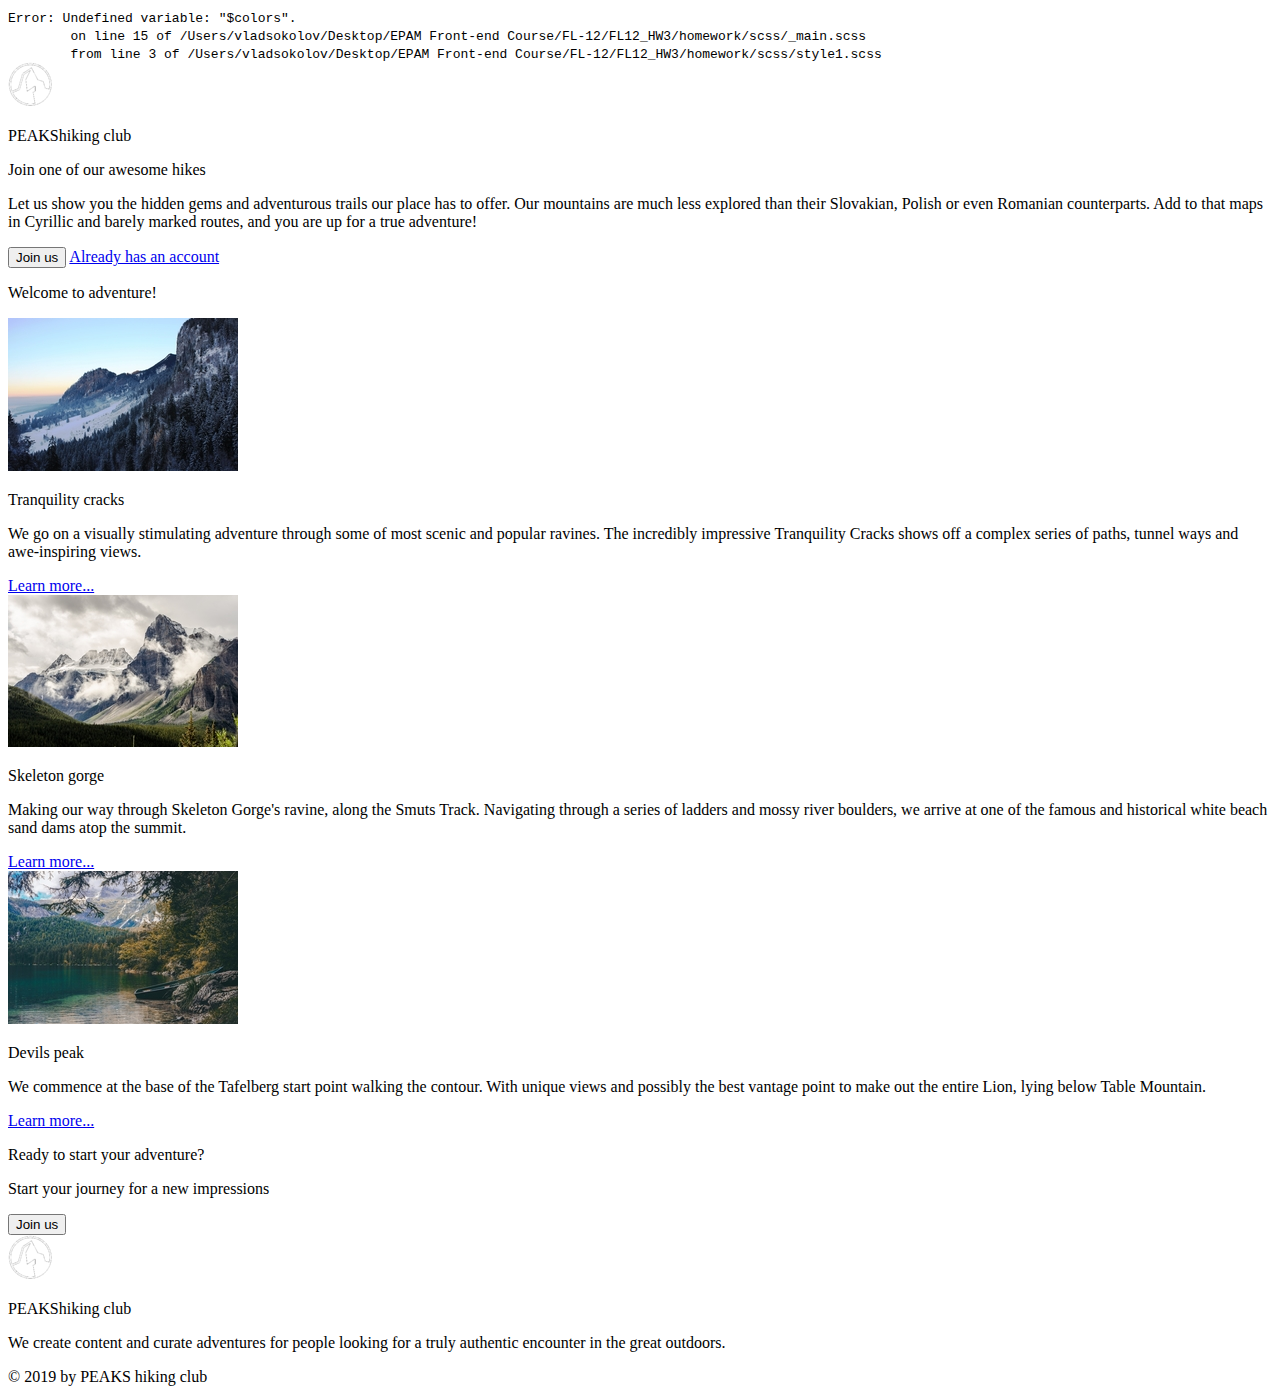
==== FL12_HW3/homework/index.html @ d16a3310 "Create index.html" ====
<!DOCTYPE html>
<html lang="en">

<head>
    <meta charset="UTF-8">
    <meta name="viewport" content="width=device-width, initial-scale=1.0">
    <meta http-equiv="X-UA-Compatible" content="ie=edge">
    <link href="https://fonts.googleapis.com/css?family=Hind:400,600%7CSource+Sans+Pro:400,600,700%7CFresca"
          rel="stylesheet"/>

    <!-- Styles should be switched here: -->

    <link rel="stylesheet" type="text/css" href="css/style1.css">
    <!--     <link rel="stylesheet" type="text/css" href="css/style2.css">-->

    <title>PEAKS hiking club</title>
</head>

<body>
<header class="header">
    <div class="header-wrap">
        <div class="landing-logo">
            <img src="img/m-logo.png" alt="logo"/>
            <p>PEAKS<span>hiking club</span></p>
        </div>
        <p class="header_heading">
            Join one of our awesome hikes
        </p>
        <p class="header_text">
            Let us show you the hidden gems and adventurous trails our place has to offer.
            Our mountains are much less explored than their Slovakian,
            Polish or even Romanian counterparts. Add to that maps in Cyrillic and barely marked routes,
            and you are up for a true adventure!
        </p>
        <div>
            <button class="header_button">Join us</button>
            <a href="#" class="login">Already has an account</a>
        </div>
    </div>
</header>
<main class="section">
    <p class="section_text">
        Welcome to adventure!
    </p>
    <div class="section_card_wrap">
        <div class="section_card">
            <img class="section_card_img"
                 src="img/m-1.jpg"
                 alt="experts"/>
            <div class="section_card_right_container">
                <p class="section_card_heading">
                    Tranquility cracks
                </p>
                <p class="section_card_text">
                    We go on a visually stimulating adventure through some of most scenic and popular ravines.
                    The incredibly impressive Tranquility Cracks shows off a complex series of paths, tunnel ways and
                    awe-inspiring views.
                </p>
                <a href="#" class="section_link">Learn more...</a>
            </div>
        </div>
        <div class="section_card">
            <img class="section_card_img"
                 src="img/m-2.jpg"
                 alt="content formats"/>
            <div class="section_card_right_container">
                <p class="section_card_heading">
                    Skeleton gorge
                </p>
                <p class="section_card_text">
                    Making our way through Skeleton Gorge's ravine, along the Smuts Track.
                    Navigating through a series of ladders and mossy river boulders, we arrive at one of the famous and
                    historical white beach sand dams atop the summit.
                </p>
                <a href="#" class="section_link">Learn more...</a>
            </div>
        </div>
        <div class="section_card">
            <img class="section_card_img"
                 src="img/m-3.jpg"
                 alt="certificate"/>
            <div class="section_card_right_container">
                <p class="section_card_heading">
                    Devils peak
                </p>
                <p class="section_card_text">
                    We commence at the base of the Tafelberg start point walking the contour.
                    With unique views and possibly the best vantage point to make out the entire Lion, lying below Table
                    Mountain.
                </p>
                <a href="#" class="section_link">Learn more...</a>
            </div>
        </div>
    </div>
    <div class="section_banner">
        <div class="section_banner_text_wrap">
            <p class="section_banner_heading">
                Ready to start your adventure?
            </p>
            <p class="section_banner_text">
                Start your journey for a new impressions
            </p>
        </div>
        <button class="section_banner_button">Join us</button>
    </div>
</main>
<footer class="footer">
    <div class="footer-wrap">
        <div class="footer_logo landing-logo">
            <img src="img/m-logo.png" alt="logo"/>
            <p>PEAKS<span>hiking club</span></p>
        </div>
        <p class="footer_text">
            We create content and curate adventures for people looking for a truly authentic encounter in the great
            outdoors.
        </p>
        <span class="footer-cr">
          &copy; 2019 by PEAKS hiking club
        </span>
    </div>
</footer>
</body>

</html>
---- FL12_HW3/homework/css/style1.css ----
/*
Error: Undefined variable: "$colors".
        on line 15 of /Users/vladsokolov/Desktop/EPAM Front-end Course/FL-12/FL12_HW3/homework/scss/_main.scss
        from line 3 of /Users/vladsokolov/Desktop/EPAM Front-end Course/FL-12/FL12_HW3/homework/scss/style1.scss

Backtrace:
/Users/vladsokolov/Desktop/EPAM Front-end Course/FL-12/FL12_HW3/homework/scss/_main.scss:15
/Users/vladsokolov/Desktop/EPAM Front-end Course/FL-12/FL12_HW3/homework/scss/style1.scss:3
/Applications/Koala.app/Contents/Resources/app.nw/rubygems/gems/sass-3.5.2/lib/sass/script/tree/variable.rb:49:in `_perform'
/Applications/Koala.app/Contents/Resources/app.nw/rubygems/gems/sass-3.5.2/lib/sass/script/tree/node.rb:50:in `perform'
/Applications/Koala.app/Contents/Resources/app.nw/rubygems/gems/sass-3.5.2/lib/sass/script/tree/funcall.rb:186:in `perform_arg'
/Applications/Koala.app/Contents/Resources/app.nw/rubygems/gems/sass-3.5.2/lib/sass/script/tree/funcall.rb:133:in `block in _perform'
/Applications/Koala.app/Contents/Resources/app.nw/rubygems/gems/sass-3.5.2/lib/sass/script/tree/funcall.rb:133:in `each'
/Applications/Koala.app/Contents/Resources/app.nw/rubygems/gems/sass-3.5.2/lib/sass/script/tree/funcall.rb:133:in `each_with_index'
/Applications/Koala.app/Contents/Resources/app.nw/rubygems/gems/sass-3.5.2/lib/sass/script/tree/funcall.rb:133:in `each'
/Applications/Koala.app/Contents/Resources/app.nw/rubygems/gems/sass-3.5.2/lib/sass/script/tree/funcall.rb:133:in `map'
/Applications/Koala.app/Contents/Resources/app.nw/rubygems/gems/sass-3.5.2/lib/sass/script/tree/funcall.rb:133:in `_perform'
/Applications/Koala.app/Contents/Resources/app.nw/rubygems/gems/sass-3.5.2/lib/sass/script/tree/node.rb:50:in `perform'
/Applications/Koala.app/Contents/Resources/app.nw/rubygems/gems/sass-3.5.2/lib/sass/tree/visitors/perform.rb:402:in `visit_prop'
/Applications/Koala.app/Contents/Resources/app.nw/rubygems/gems/sass-3.5.2/lib/sass/tree/visitors/base.rb:36:in `visit'
/Applications/Koala.app/Contents/Resources/app.nw/rubygems/gems/sass-3.5.2/lib/sass/tree/visitors/perform.rb:162:in `block in visit'
/Applications/Koala.app/Contents/Resources/app.nw/rubygems/gems/sass-3.5.2/lib/sass/stack.rb:79:in `block in with_base'
/Applications/Koala.app/Contents/Resources/app.nw/rubygems/gems/sass-3.5.2/lib/sass/stack.rb:135:in `with_frame'
/Applications/Koala.app/Contents/Resources/app.nw/rubygems/gems/sass-3.5.2/lib/sass/stack.rb:79:in `with_base'
/Applications/Koala.app/Contents/Resources/app.nw/rubygems/gems/sass-3.5.2/lib/sass/tree/visitors/perform.rb:162:in `visit'
/Applications/Koala.app/Contents/Resources/app.nw/rubygems/gems/sass-3.5.2/lib/sass/tree/visitors/perform.rb:444:in `block (2 levels) in visit_rule'
/Applications/Koala.app/Contents/Resources/app.nw/rubygems/gems/sass-3.5.2/lib/sass/tree/visitors/perform.rb:444:in `map'
/Applications/Koala.app/Contents/Resources/app.nw/rubygems/gems/sass-3.5.2/lib/sass/tree/visitors/perform.rb:444:in `block in visit_rule'
/Applications/Koala.app/Contents/Resources/app.nw/rubygems/gems/sass-3.5.2/lib/sass/tree/visitors/perform.rb:183:in `with_environment'
/Applications/Koala.app/Contents/Resources/app.nw/rubygems/gems/sass-3.5.2/lib/sass/tree/visitors/perform.rb:442:in `visit_rule'
/Applications/Koala.app/Contents/Resources/app.nw/rubygems/gems/sass-3.5.2/lib/sass/tree/visitors/base.rb:36:in `visit'
/Applications/Koala.app/Contents/Resources/app.nw/rubygems/gems/sass-3.5.2/lib/sass/tree/visitors/perform.rb:162:in `block in visit'
/Applications/Koala.app/Contents/Resources/app.nw/rubygems/gems/sass-3.5.2/lib/sass/stack.rb:79:in `block in with_base'
/Applications/Koala.app/Contents/Resources/app.nw/rubygems/gems/sass-3.5.2/lib/sass/stack.rb:135:in `with_frame'
/Applications/Koala.app/Contents/Resources/app.nw/rubygems/gems/sass-3.5.2/lib/sass/stack.rb:79:in `with_base'
/Applications/Koala.app/Contents/Resources/app.nw/rubygems/gems/sass-3.5.2/lib/sass/tree/visitors/perform.rb:162:in `visit'
/Applications/Koala.app/Contents/Resources/app.nw/rubygems/gems/sass-3.5.2/lib/sass/tree/visitors/perform.rb:444:in `block (2 levels) in visit_rule'
/Applications/Koala.app/Contents/Resources/app.nw/rubygems/gems/sass-3.5.2/lib/sass/tree/visitors/perform.rb:444:in `map'
/Applications/Koala.app/Contents/Resources/app.nw/rubygems/gems/sass-3.5.2/lib/sass/tree/visitors/perform.rb:444:in `block in visit_rule'
/Applications/Koala.app/Contents/Resources/app.nw/rubygems/gems/sass-3.5.2/lib/sass/tree/visitors/perform.rb:183:in `with_environment'
/Applications/Koala.app/Contents/Resources/app.nw/rubygems/gems/sass-3.5.2/lib/sass/tree/visitors/perform.rb:442:in `visit_rule'
/Applications/Koala.app/Contents/Resources/app.nw/rubygems/gems/sass-3.5.2/lib/sass/tree/visitors/base.rb:36:in `visit'
/Applications/Koala.app/Contents/Resources/app.nw/rubygems/gems/sass-3.5.2/lib/sass/tree/visitors/perform.rb:162:in `block in visit'
/Applications/Koala.app/Contents/Resources/app.nw/rubygems/gems/sass-3.5.2/lib/sass/stack.rb:79:in `block in with_base'
/Applications/Koala.app/Contents/Resources/app.nw/rubygems/gems/sass-3.5.2/lib/sass/stack.rb:135:in `with_frame'
/Applications/Koala.app/Contents/Resources/app.nw/rubygems/gems/sass-3.5.2/lib/sass/stack.rb:79:in `with_base'
/Applications/Koala.app/Contents/Resources/app.nw/rubygems/gems/sass-3.5.2/lib/sass/tree/visitors/perform.rb:162:in `visit'
/Applications/Koala.app/Contents/Resources/app.nw/rubygems/gems/sass-3.5.2/lib/sass/tree/visitors/perform.rb:329:in `block (2 levels) in visit_import'
/Applications/Koala.app/Contents/Resources/app.nw/rubygems/gems/sass-3.5.2/lib/sass/tree/visitors/perform.rb:329:in `map'
/Applications/Koala.app/Contents/Resources/app.nw/rubygems/gems/sass-3.5.2/lib/sass/tree/visitors/perform.rb:329:in `block in visit_import'
/Applications/Koala.app/Contents/Resources/app.nw/rubygems/gems/sass-3.5.2/lib/sass/stack.rb:88:in `block in with_import'
/Applications/Koala.app/Contents/Resources/app.nw/rubygems/gems/sass-3.5.2/lib/sass/stack.rb:135:in `with_frame'
/Applications/Koala.app/Contents/Resources/app.nw/rubygems/gems/sass-3.5.2/lib/sass/stack.rb:88:in `with_import'
/Applications/Koala.app/Contents/Resources/app.nw/rubygems/gems/sass-3.5.2/lib/sass/tree/visitors/perform.rb:326:in `visit_import'
/Applications/Koala.app/Contents/Resources/app.nw/rubygems/gems/sass-3.5.2/lib/sass/tree/visitors/base.rb:36:in `visit'
/Applications/Koala.app/Contents/Resources/app.nw/rubygems/gems/sass-3.5.2/lib/sass/tree/visitors/perform.rb:162:in `block in visit'
/Applications/Koala.app/Contents/Resources/app.nw/rubygems/gems/sass-3.5.2/lib/sass/stack.rb:79:in `block in with_base'
/Applications/Koala.app/Contents/Resources/app.nw/rubygems/gems/sass-3.5.2/lib/sass/stack.rb:135:in `with_frame'
/Applications/Koala.app/Contents/Resources/app.nw/rubygems/gems/sass-3.5.2/lib/sass/stack.rb:79:in `with_base'
/Applications/Koala.app/Contents/Resources/app.nw/rubygems/gems/sass-3.5.2/lib/sass/tree/visitors/perform.rb:162:in `visit'
/Applications/Koala.app/Contents/Resources/app.nw/rubygems/gems/sass-3.5.2/lib/sass/tree/visitors/base.rb:52:in `block in visit_children'
/Applications/Koala.app/Contents/Resources/app.nw/rubygems/gems/sass-3.5.2/lib/sass/tree/visitors/base.rb:52:in `map'
/Applications/Koala.app/Contents/Resources/app.nw/rubygems/gems/sass-3.5.2/lib/sass/tree/visitors/base.rb:52:in `visit_children'
/Applications/Koala.app/Contents/Resources/app.nw/rubygems/gems/sass-3.5.2/lib/sass/tree/visitors/perform.rb:171:in `block in visit_children'
/Applications/Koala.app/Contents/Resources/app.nw/rubygems/gems/sass-3.5.2/lib/sass/tree/visitors/perform.rb:183:in `with_environment'
/Applications/Koala.app/Contents/Resources/app.nw/rubygems/gems/sass-3.5.2/lib/sass/tree/visitors/perform.rb:170:in `visit_children'
/Applications/Koala.app/Contents/Resources/app.nw/rubygems/gems/sass-3.5.2/lib/sass/tree/visitors/base.rb:36:in `block in visit'
/Applications/Koala.app/Contents/Resources/app.nw/rubygems/gems/sass-3.5.2/lib/sass/tree/visitors/perform.rb:190:in `visit_root'
/Applications/Koala.app/Contents/Resources/app.nw/rubygems/gems/sass-3.5.2/lib/sass/tree/visitors/base.rb:36:in `visit'
/Applications/Koala.app/Contents/Resources/app.nw/rubygems/gems/sass-3.5.2/lib/sass/tree/visitors/perform.rb:161:in `visit'
/Applications/Koala.app/Contents/Resources/app.nw/rubygems/gems/sass-3.5.2/lib/sass/tree/visitors/perform.rb:10:in `visit'
/Applications/Koala.app/Contents/Resources/app.nw/rubygems/gems/sass-3.5.2/lib/sass/tree/root_node.rb:36:in `css_tree'
/Applications/Koala.app/Contents/Resources/app.nw/rubygems/gems/sass-3.5.2/lib/sass/tree/root_node.rb:20:in `render'
/Applications/Koala.app/Contents/Resources/app.nw/rubygems/gems/sass-3.5.2/lib/sass/engine.rb:290:in `render'
/Applications/Koala.app/Contents/Resources/app.nw/rubygems/gems/sass-3.5.2/lib/sass/exec/sass_scss.rb:400:in `run'
/Applications/Koala.app/Contents/Resources/app.nw/rubygems/gems/sass-3.5.2/lib/sass/exec/sass_scss.rb:63:in `process_result'
/Applications/Koala.app/Contents/Resources/app.nw/rubygems/gems/sass-3.5.2/lib/sass/exec/base.rb:52:in `parse'
/Applications/Koala.app/Contents/Resources/app.nw/rubygems/gems/sass-3.5.2/lib/sass/exec/base.rb:19:in `parse!'
/Applications/Koala.app/Contents/Resources/app.nw/rubygems/gems/sass-3.5.2/bin/sass:13:in `<top (required)>'
/Applications/Koala.app/Contents/Resources/app.nw/bin/sass:22:in `load'
/Applications/Koala.app/Contents/Resources/app.nw/bin/sass:22:in `<main>'
*/
body:before {
  white-space: pre;
  font-family: monospace;
  content: "Error: Undefined variable: \"$colors\".\A         on line 15 of /Users/vladsokolov/Desktop/EPAM Front-end Course/FL-12/FL12_HW3/homework/scss/_main.scss\A         from line 3 of /Users/vladsokolov/Desktop/EPAM Front-end Course/FL-12/FL12_HW3/homework/scss/style1.scss"; }
---- FL12_HW3/homework/css/style2.css ----
/*
Error: Undefined variable: "$colors".
        on line 15 of /Users/vladsokolov/Desktop/EPAM Front-end Course/FL-12/FL12_HW3/homework/scss/_main.scss
        from line 3 of /Users/vladsokolov/Desktop/EPAM Front-end Course/FL-12/FL12_HW3/homework/scss/style2.scss

Backtrace:
/Users/vladsokolov/Desktop/EPAM Front-end Course/FL-12/FL12_HW3/homework/scss/_main.scss:15
/Users/vladsokolov/Desktop/EPAM Front-end Course/FL-12/FL12_HW3/homework/scss/style2.scss:3
/Applications/Koala.app/Contents/Resources/app.nw/rubygems/gems/sass-3.5.2/lib/sass/script/tree/variable.rb:49:in `_perform'
/Applications/Koala.app/Contents/Resources/app.nw/rubygems/gems/sass-3.5.2/lib/sass/script/tree/node.rb:50:in `perform'
/Applications/Koala.app/Contents/Resources/app.nw/rubygems/gems/sass-3.5.2/lib/sass/script/tree/funcall.rb:186:in `perform_arg'
/Applications/Koala.app/Contents/Resources/app.nw/rubygems/gems/sass-3.5.2/lib/sass/script/tree/funcall.rb:133:in `block in _perform'
/Applications/Koala.app/Contents/Resources/app.nw/rubygems/gems/sass-3.5.2/lib/sass/script/tree/funcall.rb:133:in `each'
/Applications/Koala.app/Contents/Resources/app.nw/rubygems/gems/sass-3.5.2/lib/sass/script/tree/funcall.rb:133:in `each_with_index'
/Applications/Koala.app/Contents/Resources/app.nw/rubygems/gems/sass-3.5.2/lib/sass/script/tree/funcall.rb:133:in `each'
/Applications/Koala.app/Contents/Resources/app.nw/rubygems/gems/sass-3.5.2/lib/sass/script/tree/funcall.rb:133:in `map'
/Applications/Koala.app/Contents/Resources/app.nw/rubygems/gems/sass-3.5.2/lib/sass/script/tree/funcall.rb:133:in `_perform'
/Applications/Koala.app/Contents/Resources/app.nw/rubygems/gems/sass-3.5.2/lib/sass/script/tree/node.rb:50:in `perform'
/Applications/Koala.app/Contents/Resources/app.nw/rubygems/gems/sass-3.5.2/lib/sass/tree/visitors/perform.rb:402:in `visit_prop'
/Applications/Koala.app/Contents/Resources/app.nw/rubygems/gems/sass-3.5.2/lib/sass/tree/visitors/base.rb:36:in `visit'
/Applications/Koala.app/Contents/Resources/app.nw/rubygems/gems/sass-3.5.2/lib/sass/tree/visitors/perform.rb:162:in `block in visit'
/Applications/Koala.app/Contents/Resources/app.nw/rubygems/gems/sass-3.5.2/lib/sass/stack.rb:79:in `block in with_base'
/Applications/Koala.app/Contents/Resources/app.nw/rubygems/gems/sass-3.5.2/lib/sass/stack.rb:135:in `with_frame'
/Applications/Koala.app/Contents/Resources/app.nw/rubygems/gems/sass-3.5.2/lib/sass/stack.rb:79:in `with_base'
/Applications/Koala.app/Contents/Resources/app.nw/rubygems/gems/sass-3.5.2/lib/sass/tree/visitors/perform.rb:162:in `visit'
/Applications/Koala.app/Contents/Resources/app.nw/rubygems/gems/sass-3.5.2/lib/sass/tree/visitors/perform.rb:444:in `block (2 levels) in visit_rule'
/Applications/Koala.app/Contents/Resources/app.nw/rubygems/gems/sass-3.5.2/lib/sass/tree/visitors/perform.rb:444:in `map'
/Applications/Koala.app/Contents/Resources/app.nw/rubygems/gems/sass-3.5.2/lib/sass/tree/visitors/perform.rb:444:in `block in visit_rule'
/Applications/Koala.app/Contents/Resources/app.nw/rubygems/gems/sass-3.5.2/lib/sass/tree/visitors/perform.rb:183:in `with_environment'
/Applications/Koala.app/Contents/Resources/app.nw/rubygems/gems/sass-3.5.2/lib/sass/tree/visitors/perform.rb:442:in `visit_rule'
/Applications/Koala.app/Contents/Resources/app.nw/rubygems/gems/sass-3.5.2/lib/sass/tree/visitors/base.rb:36:in `visit'
/Applications/Koala.app/Contents/Resources/app.nw/rubygems/gems/sass-3.5.2/lib/sass/tree/visitors/perform.rb:162:in `block in visit'
/Applications/Koala.app/Contents/Resources/app.nw/rubygems/gems/sass-3.5.2/lib/sass/stack.rb:79:in `block in with_base'
/Applications/Koala.app/Contents/Resources/app.nw/rubygems/gems/sass-3.5.2/lib/sass/stack.rb:135:in `with_frame'
/Applications/Koala.app/Contents/Resources/app.nw/rubygems/gems/sass-3.5.2/lib/sass/stack.rb:79:in `with_base'
/Applications/Koala.app/Contents/Resources/app.nw/rubygems/gems/sass-3.5.2/lib/sass/tree/visitors/perform.rb:162:in `visit'
/Applications/Koala.app/Contents/Resources/app.nw/rubygems/gems/sass-3.5.2/lib/sass/tree/visitors/perform.rb:444:in `block (2 levels) in visit_rule'
/Applications/Koala.app/Contents/Resources/app.nw/rubygems/gems/sass-3.5.2/lib/sass/tree/visitors/perform.rb:444:in `map'
/Applications/Koala.app/Contents/Resources/app.nw/rubygems/gems/sass-3.5.2/lib/sass/tree/visitors/perform.rb:444:in `block in visit_rule'
/Applications/Koala.app/Contents/Resources/app.nw/rubygems/gems/sass-3.5.2/lib/sass/tree/visitors/perform.rb:183:in `with_environment'
/Applications/Koala.app/Contents/Resources/app.nw/rubygems/gems/sass-3.5.2/lib/sass/tree/visitors/perform.rb:442:in `visit_rule'
/Applications/Koala.app/Contents/Resources/app.nw/rubygems/gems/sass-3.5.2/lib/sass/tree/visitors/base.rb:36:in `visit'
/Applications/Koala.app/Contents/Resources/app.nw/rubygems/gems/sass-3.5.2/lib/sass/tree/visitors/perform.rb:162:in `block in visit'
/Applications/Koala.app/Contents/Resources/app.nw/rubygems/gems/sass-3.5.2/lib/sass/stack.rb:79:in `block in with_base'
/Applications/Koala.app/Contents/Resources/app.nw/rubygems/gems/sass-3.5.2/lib/sass/stack.rb:135:in `with_frame'
/Applications/Koala.app/Contents/Resources/app.nw/rubygems/gems/sass-3.5.2/lib/sass/stack.rb:79:in `with_base'
/Applications/Koala.app/Contents/Resources/app.nw/rubygems/gems/sass-3.5.2/lib/sass/tree/visitors/perform.rb:162:in `visit'
/Applications/Koala.app/Contents/Resources/app.nw/rubygems/gems/sass-3.5.2/lib/sass/tree/visitors/perform.rb:329:in `block (2 levels) in visit_import'
/Applications/Koala.app/Contents/Resources/app.nw/rubygems/gems/sass-3.5.2/lib/sass/tree/visitors/perform.rb:329:in `map'
/Applications/Koala.app/Contents/Resources/app.nw/rubygems/gems/sass-3.5.2/lib/sass/tree/visitors/perform.rb:329:in `block in visit_import'
/Applications/Koala.app/Contents/Resources/app.nw/rubygems/gems/sass-3.5.2/lib/sass/stack.rb:88:in `block in with_import'
/Applications/Koala.app/Contents/Resources/app.nw/rubygems/gems/sass-3.5.2/lib/sass/stack.rb:135:in `with_frame'
/Applications/Koala.app/Contents/Resources/app.nw/rubygems/gems/sass-3.5.2/lib/sass/stack.rb:88:in `with_import'
/Applications/Koala.app/Contents/Resources/app.nw/rubygems/gems/sass-3.5.2/lib/sass/tree/visitors/perform.rb:326:in `visit_import'
/Applications/Koala.app/Contents/Resources/app.nw/rubygems/gems/sass-3.5.2/lib/sass/tree/visitors/base.rb:36:in `visit'
/Applications/Koala.app/Contents/Resources/app.nw/rubygems/gems/sass-3.5.2/lib/sass/tree/visitors/perform.rb:162:in `block in visit'
/Applications/Koala.app/Contents/Resources/app.nw/rubygems/gems/sass-3.5.2/lib/sass/stack.rb:79:in `block in with_base'
/Applications/Koala.app/Contents/Resources/app.nw/rubygems/gems/sass-3.5.2/lib/sass/stack.rb:135:in `with_frame'
/Applications/Koala.app/Contents/Resources/app.nw/rubygems/gems/sass-3.5.2/lib/sass/stack.rb:79:in `with_base'
/Applications/Koala.app/Contents/Resources/app.nw/rubygems/gems/sass-3.5.2/lib/sass/tree/visitors/perform.rb:162:in `visit'
/Applications/Koala.app/Contents/Resources/app.nw/rubygems/gems/sass-3.5.2/lib/sass/tree/visitors/base.rb:52:in `block in visit_children'
/Applications/Koala.app/Contents/Resources/app.nw/rubygems/gems/sass-3.5.2/lib/sass/tree/visitors/base.rb:52:in `map'
/Applications/Koala.app/Contents/Resources/app.nw/rubygems/gems/sass-3.5.2/lib/sass/tree/visitors/base.rb:52:in `visit_children'
/Applications/Koala.app/Contents/Resources/app.nw/rubygems/gems/sass-3.5.2/lib/sass/tree/visitors/perform.rb:171:in `block in visit_children'
/Applications/Koala.app/Contents/Resources/app.nw/rubygems/gems/sass-3.5.2/lib/sass/tree/visitors/perform.rb:183:in `with_environment'
/Applications/Koala.app/Contents/Resources/app.nw/rubygems/gems/sass-3.5.2/lib/sass/tree/visitors/perform.rb:170:in `visit_children'
/Applications/Koala.app/Contents/Resources/app.nw/rubygems/gems/sass-3.5.2/lib/sass/tree/visitors/base.rb:36:in `block in visit'
/Applications/Koala.app/Contents/Resources/app.nw/rubygems/gems/sass-3.5.2/lib/sass/tree/visitors/perform.rb:190:in `visit_root'
/Applications/Koala.app/Contents/Resources/app.nw/rubygems/gems/sass-3.5.2/lib/sass/tree/visitors/base.rb:36:in `visit'
/Applications/Koala.app/Contents/Resources/app.nw/rubygems/gems/sass-3.5.2/lib/sass/tree/visitors/perform.rb:161:in `visit'
/Applications/Koala.app/Contents/Resources/app.nw/rubygems/gems/sass-3.5.2/lib/sass/tree/visitors/perform.rb:10:in `visit'
/Applications/Koala.app/Contents/Resources/app.nw/rubygems/gems/sass-3.5.2/lib/sass/tree/root_node.rb:36:in `css_tree'
/Applications/Koala.app/Contents/Resources/app.nw/rubygems/gems/sass-3.5.2/lib/sass/tree/root_node.rb:20:in `render'
/Applications/Koala.app/Contents/Resources/app.nw/rubygems/gems/sass-3.5.2/lib/sass/engine.rb:290:in `render'
/Applications/Koala.app/Contents/Resources/app.nw/rubygems/gems/sass-3.5.2/lib/sass/exec/sass_scss.rb:400:in `run'
/Applications/Koala.app/Contents/Resources/app.nw/rubygems/gems/sass-3.5.2/lib/sass/exec/sass_scss.rb:63:in `process_result'
/Applications/Koala.app/Contents/Resources/app.nw/rubygems/gems/sass-3.5.2/lib/sass/exec/base.rb:52:in `parse'
/Applications/Koala.app/Contents/Resources/app.nw/rubygems/gems/sass-3.5.2/lib/sass/exec/base.rb:19:in `parse!'
/Applications/Koala.app/Contents/Resources/app.nw/rubygems/gems/sass-3.5.2/bin/sass:13:in `<top (required)>'
/Applications/Koala.app/Contents/Resources/app.nw/bin/sass:22:in `load'
/Applications/Koala.app/Contents/Resources/app.nw/bin/sass:22:in `<main>'
*/
body:before {
  white-space: pre;
  font-family: monospace;
  content: "Error: Undefined variable: \"$colors\".\A         on line 15 of /Users/vladsokolov/Desktop/EPAM Front-end Course/FL-12/FL12_HW3/homework/scss/_main.scss\A         from line 3 of /Users/vladsokolov/Desktop/EPAM Front-end Course/FL-12/FL12_HW3/homework/scss/style2.scss"; }
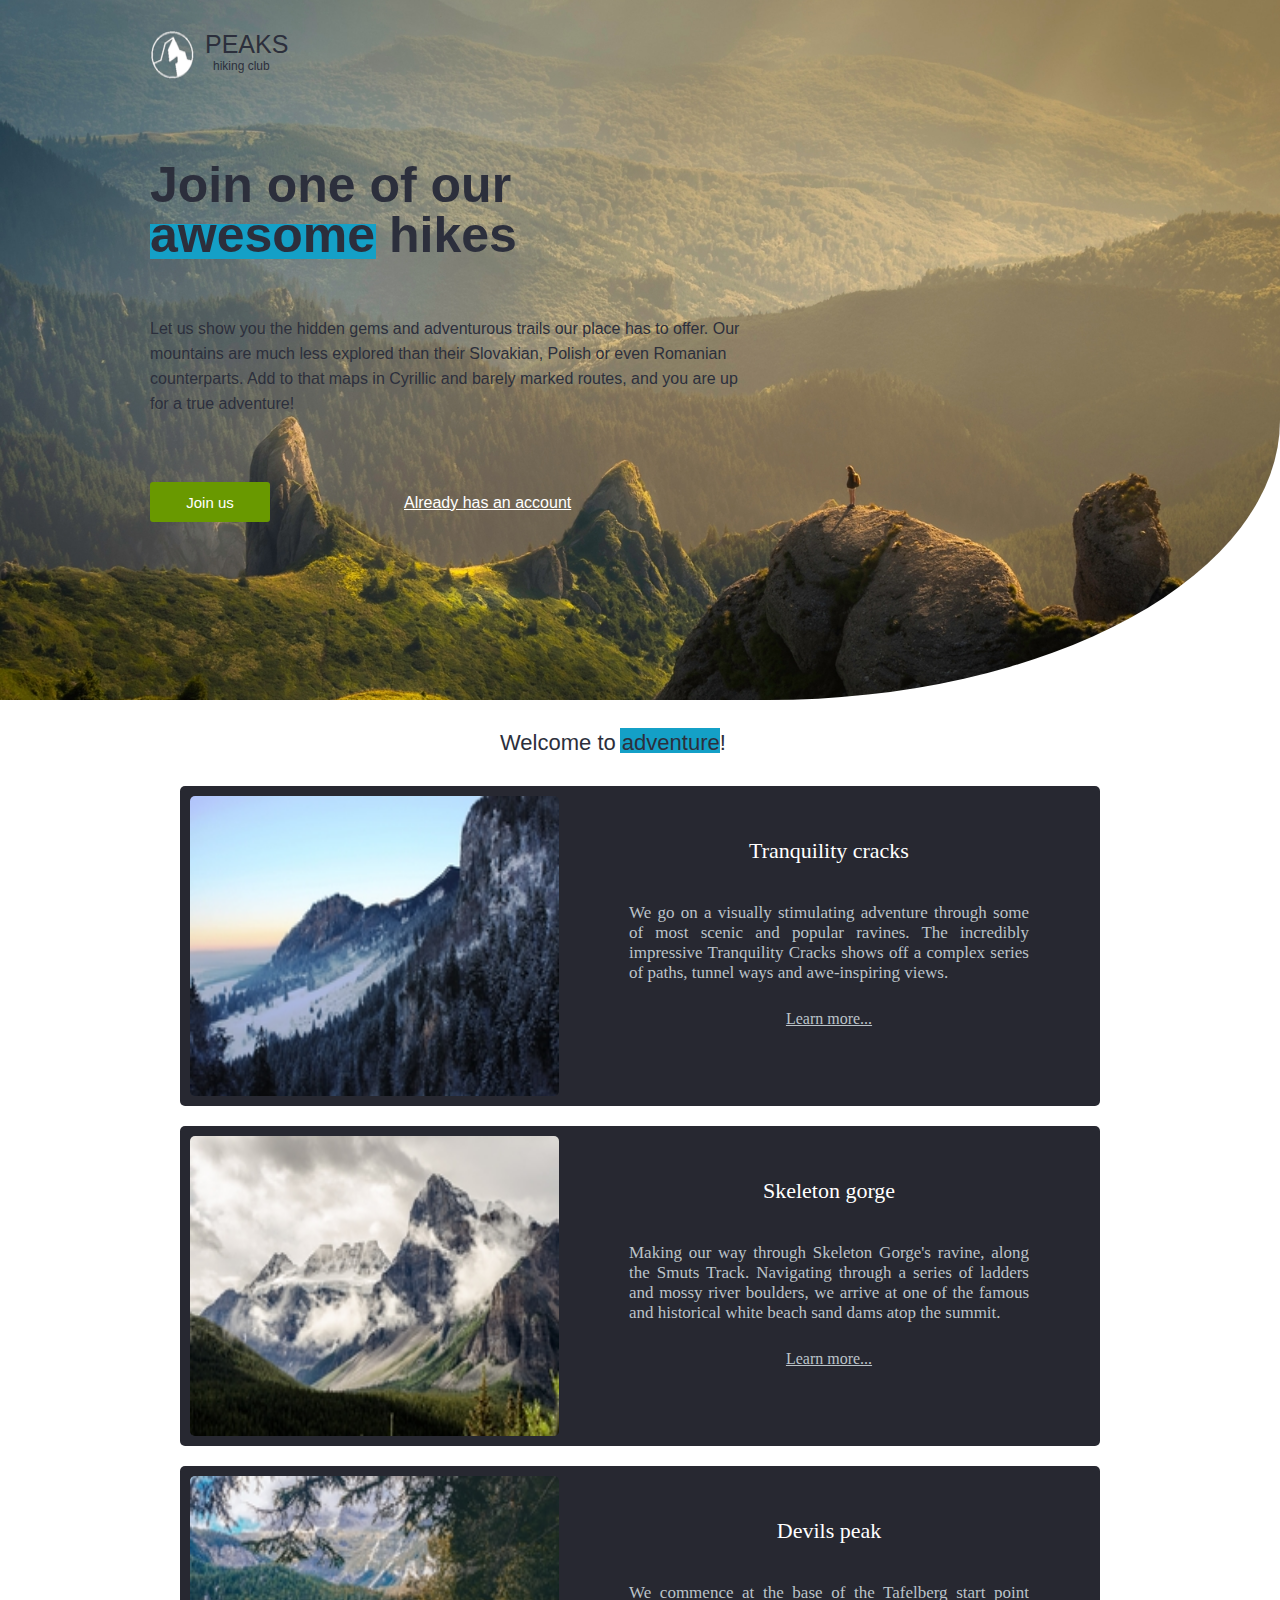
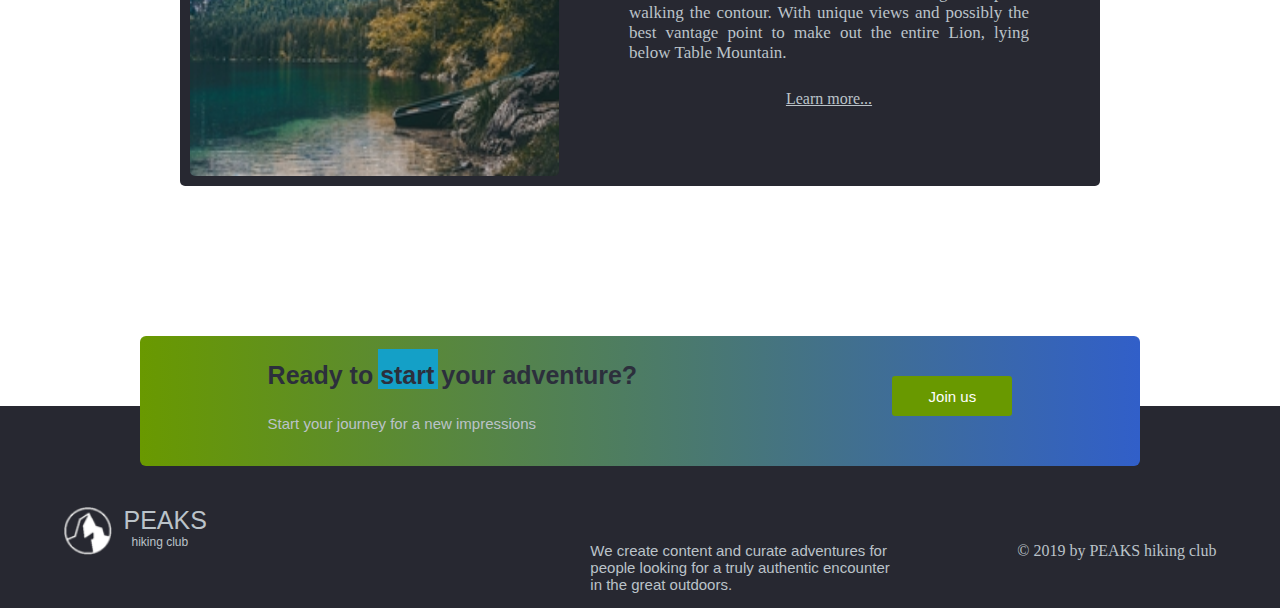
==== commit 5917624a: "Update index.html" ====
--- a/FL12_HW3/homework/index.html
+++ b/FL12_HW3/homework/index.html
@@ -5,120 +5,113 @@
     <meta charset="UTF-8">
     <meta name="viewport" content="width=device-width, initial-scale=1.0">
     <meta http-equiv="X-UA-Compatible" content="ie=edge">
-    <link href="https://fonts.googleapis.com/css?family=Hind:400,600%7CSource+Sans+Pro:400,600,700%7CFresca"
-          rel="stylesheet"/>
+    <link href="https://fonts.googleapis.com/css?family=Hind:400,600%7CSource+Sans+Pro:400,600,700%7CFresca" rel="stylesheet" />
 
     <!-- Styles should be switched here: -->
 
     <link rel="stylesheet" type="text/css" href="css/style1.css">
-    <!--     <link rel="stylesheet" type="text/css" href="css/style2.css">-->
+    <!-- <link rel="stylesheet" type="text/css" href="css/style2.css"> -->
 
     <title>PEAKS hiking club</title>
 </head>
 
 <body>
-<header class="header">
-    <div class="header-wrap">
-        <div class="landing-logo">
-            <img src="img/m-logo.png" alt="logo"/>
-            <p>PEAKS<span>hiking club</span></p>
-        </div>
-        <p class="header_heading">
-            Join one of our awesome hikes
-        </p>
-        <p class="header_text">
-            Let us show you the hidden gems and adventurous trails our place has to offer.
-            Our mountains are much less explored than their Slovakian,
-            Polish or even Romanian counterparts. Add to that maps in Cyrillic and barely marked routes,
-            and you are up for a true adventure!
-        </p>
-        <div>
-            <button class="header_button">Join us</button>
-            <a href="#" class="login">Already has an account</a>
-        </div>
-    </div>
-</header>
-<main class="section">
-    <p class="section_text">
-        Welcome to adventure!
-    </p>
-    <div class="section_card_wrap">
-        <div class="section_card">
-            <img class="section_card_img"
-                 src="img/m-1.jpg"
-                 alt="experts"/>
-            <div class="section_card_right_container">
-                <p class="section_card_heading">
-                    Tranquility cracks
-                </p>
-                <p class="section_card_text">
-                    We go on a visually stimulating adventure through some of most scenic and popular ravines.
-                    The incredibly impressive Tranquility Cracks shows off a complex series of paths, tunnel ways and
-                    awe-inspiring views.
-                </p>
-                <a href="#" class="section_link">Learn more...</a>
+    <header class="header">
+        <div class="header-wrap">
+            <div class="landing-logo">
+                <img src="img/m-logo.png" alt="logo" />
+                <p>PEAKS<span>hiking club</span></p>
+            </div>
+            <p class="header_heading">
+                Join one of our awesome hikes
+            </p>
+            <p class="header_text">
+                Let us show you the hidden gems and adventurous trails our place has to offer.
+                Our mountains are much less explored than their Slovakian,
+                Polish or even Romanian counterparts. Add to that maps in Cyrillic and barely marked routes,
+                and you are up for a true adventure!
+            </p>
+            <div>
+                <button class="header_button">Join us</button>
+                <a href="#" class="login">Already has an account</a>
             </div>
         </div>
-        <div class="section_card">
-            <img class="section_card_img"
-                 src="img/m-2.jpg"
-                 alt="content formats"/>
-            <div class="section_card_right_container">
-                <p class="section_card_heading">
-                    Skeleton gorge
-                </p>
-                <p class="section_card_text">
-                    Making our way through Skeleton Gorge's ravine, along the Smuts Track.
-                    Navigating through a series of ladders and mossy river boulders, we arrive at one of the famous and
-                    historical white beach sand dams atop the summit.
-                </p>
-                <a href="#" class="section_link">Learn more...</a>
+    </header>
+    <main class="section">
+        <p class="section_text">
+            Welcome to adventure!
+        </p>
+        <div class="section_card_wrap">
+            <div class="section_card">
+                <img class="section_card_img" src="img/m-1.jpg" alt="experts" />
+                <div class="section_card_right_container">
+                    <p class="section_card_heading">
+                        Tranquility cracks
+                    </p>
+                    <p class="section_card_text">
+                        We go on a visually stimulating adventure through some of most scenic and popular ravines.
+                        The incredibly impressive Tranquility Cracks shows off a complex series of paths, tunnel ways and
+                        awe-inspiring views.
+                    </p>
+                    <a href="#" class="section_link">Learn more...</a>
+                </div>
+            </div>
+            <div class="section_card">
+                <img class="section_card_img" src="img/m-2.jpg" alt="content formats" />
+                <div class="section_card_right_container">
+                    <p class="section_card_heading">
+                        Skeleton gorge
+                    </p>
+                    <p class="section_card_text">
+                        Making our way through Skeleton Gorge's ravine, along the Smuts Track.
+                        Navigating through a series of ladders and mossy river boulders, we arrive at one of the famous and
+                        historical white beach sand dams atop the summit.
+                    </p>
+                    <a href="#" class="section_link">Learn more...</a>
+                </div>
+            </div>
+            <div class="section_card">
+                <img class="section_card_img" src="img/m-3.jpg" alt="certificate" />
+                <div class="section_card_right_container">
+                    <p class="section_card_heading">
+                        Devils peak
+                    </p>
+                    <p class="section_card_text">
+                        We commence at the base of the Tafelberg start point walking the contour.
+                        With unique views and possibly the best vantage point to make out the entire Lion, lying below Table
+                        Mountain.
+                    </p>
+                    <a href="#" class="section_link">Learn more...</a>
+                </div>
             </div>
         </div>
-        <div class="section_card">
-            <img class="section_card_img"
-                 src="img/m-3.jpg"
-                 alt="certificate"/>
-            <div class="section_card_right_container">
-                <p class="section_card_heading">
-                    Devils peak
+        <div class="section_banner">
+            <div class="section_banner_text_wrap">
+                <p class="section_banner_heading">
+                    Ready to start your adventure?
                 </p>
-                <p class="section_card_text">
-                    We commence at the base of the Tafelberg start point walking the contour.
-                    With unique views and possibly the best vantage point to make out the entire Lion, lying below Table
-                    Mountain.
+                <p class="section_banner_text">
+                    Start your journey for a new impressions
                 </p>
-                <a href="#" class="section_link">Learn more...</a>
             </div>
+            <button class="section_banner_button">Join us</button>
         </div>
-    </div>
-    <div class="section_banner">
-        <div class="section_banner_text_wrap">
-            <p class="section_banner_heading">
-                Ready to start your adventure?
+    </main>
+    <footer class="footer">
+        <div class="footer-wrap">
+            <div class="footer_logo landing-logo">
+                <img src="img/m-logo.png" alt="logo" />
+                <p>PEAKS<span>hiking club</span></p>
+            </div>
+            <p class="footer_text">
+                We create content and curate adventures for people looking for a truly authentic encounter in the great
+                outdoors.
             </p>
-            <p class="section_banner_text">
-                Start your journey for a new impressions
-            </p>
+            <span class="footer-cr">
+                &copy; 2019 by PEAKS hiking club
+            </span>
         </div>
-        <button class="section_banner_button">Join us</button>
-    </div>
-</main>
-<footer class="footer">
-    <div class="footer-wrap">
-        <div class="footer_logo landing-logo">
-            <img src="img/m-logo.png" alt="logo"/>
-            <p>PEAKS<span>hiking club</span></p>
-        </div>
-        <p class="footer_text">
-            We create content and curate adventures for people looking for a truly authentic encounter in the great
-            outdoors.
-        </p>
-        <span class="footer-cr">
-          &copy; 2019 by PEAKS hiking club
-        </span>
-    </div>
-</footer>
+    </footer>
 </body>
 
-</html>
+</html>--- a/FL12_HW3/homework/css/style1.css
+++ b/FL12_HW3/homework/css/style1.css
@@ -1,86 +1,191 @@
-/*
-Error: Undefined variable: "$colors".
-        on line 15 of /Users/vladsokolov/Desktop/EPAM Front-end Course/FL-12/FL12_HW3/homework/scss/_main.scss
-        from line 3 of /Users/vladsokolov/Desktop/EPAM Front-end Course/FL-12/FL12_HW3/homework/scss/style1.scss
+body {
+  margin: 0;
+  padding: 0;
+  background-color: #fff; }
+  body .header {
+    background-image: url("../img/m-h-day.jpg");
+    background-repeat: no-repeat;
+    background-position: center;
+    background-size: cover;
+    background-color: #fff;
+    border-bottom-right-radius: 40%;
+    width: 100%;
+    height: 700px;
+    color: #2c2f3c; }
+  body .header-wrap {
+    height: 500px;
+    width: 600px;
+    display: flex;
+    flex-direction: column;
+    padding-top: 30px;
+    margin-left: 150px; }
+    body .header-wrap p {
+      color: #2c2f3c; }
+  body .landing-logo {
+    display: flex;
+    font-family: sans-serif;
+    width: 400px;
+    height: 50px;
+    flex-direction: row;
+    padding-top: 0; }
+    body .landing-logo p {
+      font-size: 25px;
+      text-transform: uppercase;
+      padding-left: 10px;
+      text-align: center;
+      margin-top: 0;
+      color: #2c2f3c; }
+    body .landing-logo span {
+      font-size: 12px;
+      text-transform: none;
+      display: flex;
+      padding-left: 8px; }
+  body .header_heading {
+    font-family: sans-serif;
+    width: 480px;
+    font-size: 50px;
+    font-weight: 700;
+    line-height: 1;
+    z-index: 1;
+    position: relative;
+    top: 30px; }
+    body .header_heading:before {
+      content: '';
+      position: absolute;
+      width: 47%;
+      height: 35px;
+      bottom: 1px;
+      left: 0;
+      background-color: #14a0c7;
+      z-index: -1; }
+  body .header_text {
+    font-family: sans-serif;
+    padding-top: 20px;
+    line-height: 25px; }
+  body button {
+    font-family: sans-serif;
+    font-size: 15px;
+    background-color: #699900;
+    color: #fff;
+    width: 120px;
+    height: 40px;
+    border: none;
+    margin-top: 50px;
+    border-radius: 3px; }
+  body .login {
+    font-family: sans-serif;
+    margin-left: 130px;
+    color: #fff; }
+  body .section {
+    display: flex;
+    flex-direction: column;
+    justify-content: center;
+    align-items: center;
+    background-color: #fff; }
+    body .section .section_text {
+      font-family: sans-serif;
+      width: 280px;
+      font-size: 22px;
+      line-height: 1;
+      z-index: 1;
+      position: relative;
+      top: 10px;
+      color: #2c2f3c; }
+      body .section .section_text:before {
+        content: '';
+        position: absolute;
+        width: 35.8%;
+        height: 25px;
+        bottom: 1px;
+        left: 120px;
+        background-color: #14a0c7;
+        z-index: -1; }
+  body .section_card_wrap {
+    display: flex;
+    flex-direction: column;
+    margin-bottom: 90px; }
+  body .section_card {
+    display: flex;
+    background-color: #272831;
+    height: 300px;
+    width: 900px;
+    padding: 10px;
+    margin-top: 20px;
+    border-radius: 5px; }
+    body .section_card img {
+      border-radius: 5px;
+      width: 41%; }
+    body .section_card .section_card_right_container {
+      display: flex;
+      flex-direction: column;
+      justify-content: space-around;
+      align-items: center;
+      height: 200px;
+      width: 400px;
+      margin: 20px 20px 0 70px; }
+      body .section_card .section_card_right_container a {
+        color: #bbc3c9;
+        margin-top: 10px; }
+    body .section_card .section_card_heading {
+      color: #fff;
+      font-size: 22px; }
+    body .section_card .section_card_text {
+      color: #bbc3c9;
+      font-size: 17px;
+      text-align: justify; }
+  body .section_banner {
+    display: flex;
+    flex-direction: row;
+    background: linear-gradient(to right, #699900, #315fc9);
+    width: 1000px;
+    height: 130px;
+    border-radius: 6px;
+    display: flex;
+    justify-content: space-around;
+    position: relative;
+    bottom: -60px; }
+    body .section_banner .section_banner_text_wrap {
+      display: flex;
+      flex-direction: column; }
+    body .section_banner .section_banner_heading {
+      color: #2c2f3c;
+      font-family: sans-serif;
+      font-weight: 600;
+      font-size: 25px;
+      position: relative;
+      z-index: 1; }
+      body .section_banner .section_banner_heading:before {
+        content: '';
+        position: absolute;
+        width: 60px;
+        height: 40px;
+        right: 54%;
+        bottom: 1px;
+        background-color: #14a0c7;
+        z-index: -1; }
+    body .section_banner .section_banner_text {
+      color: #bbc3c9;
+      font-size: 15px;
+      margin-top: 0;
+      font-family: sans-serif; }
+    body .section_banner button {
+      margin-top: 40px; }
+  body .footer {
+    background-color: #272831; }
+    body .footer-wrap {
+      display: flex;
+      justify-content: space-around;
+      align-items: first baseline; }
+      body .footer-wrap span {
+        color: #bbc3c9; }
+  body .footer_logo {
+    padding-top: 100px; }
+    body .footer_logo p {
+      color: #bbc3c9; }
+  body .footer_text {
+    width: 300px;
+    color: #bbc3c9;
+    font-size: 15px;
+    font-family: sans-serif; }
 
-Backtrace:
-/Users/vladsokolov/Desktop/EPAM Front-end Course/FL-12/FL12_HW3/homework/scss/_main.scss:15
-/Users/vladsokolov/Desktop/EPAM Front-end Course/FL-12/FL12_HW3/homework/scss/style1.scss:3
-/Applications/Koala.app/Contents/Resources/app.nw/rubygems/gems/sass-3.5.2/lib/sass/script/tree/variable.rb:49:in `_perform'
-/Applications/Koala.app/Contents/Resources/app.nw/rubygems/gems/sass-3.5.2/lib/sass/script/tree/node.rb:50:in `perform'
-/Applications/Koala.app/Contents/Resources/app.nw/rubygems/gems/sass-3.5.2/lib/sass/script/tree/funcall.rb:186:in `perform_arg'
-/Applications/Koala.app/Contents/Resources/app.nw/rubygems/gems/sass-3.5.2/lib/sass/script/tree/funcall.rb:133:in `block in _perform'
-/Applications/Koala.app/Contents/Resources/app.nw/rubygems/gems/sass-3.5.2/lib/sass/script/tree/funcall.rb:133:in `each'
-/Applications/Koala.app/Contents/Resources/app.nw/rubygems/gems/sass-3.5.2/lib/sass/script/tree/funcall.rb:133:in `each_with_index'
-/Applications/Koala.app/Contents/Resources/app.nw/rubygems/gems/sass-3.5.2/lib/sass/script/tree/funcall.rb:133:in `each'
-/Applications/Koala.app/Contents/Resources/app.nw/rubygems/gems/sass-3.5.2/lib/sass/script/tree/funcall.rb:133:in `map'
-/Applications/Koala.app/Contents/Resources/app.nw/rubygems/gems/sass-3.5.2/lib/sass/script/tree/funcall.rb:133:in `_perform'
-/Applications/Koala.app/Contents/Resources/app.nw/rubygems/gems/sass-3.5.2/lib/sass/script/tree/node.rb:50:in `perform'
-/Applications/Koala.app/Contents/Resources/app.nw/rubygems/gems/sass-3.5.2/lib/sass/tree/visitors/perform.rb:402:in `visit_prop'
-/Applications/Koala.app/Contents/Resources/app.nw/rubygems/gems/sass-3.5.2/lib/sass/tree/visitors/base.rb:36:in `visit'
-/Applications/Koala.app/Contents/Resources/app.nw/rubygems/gems/sass-3.5.2/lib/sass/tree/visitors/perform.rb:162:in `block in visit'
-/Applications/Koala.app/Contents/Resources/app.nw/rubygems/gems/sass-3.5.2/lib/sass/stack.rb:79:in `block in with_base'
-/Applications/Koala.app/Contents/Resources/app.nw/rubygems/gems/sass-3.5.2/lib/sass/stack.rb:135:in `with_frame'
-/Applications/Koala.app/Contents/Resources/app.nw/rubygems/gems/sass-3.5.2/lib/sass/stack.rb:79:in `with_base'
-/Applications/Koala.app/Contents/Resources/app.nw/rubygems/gems/sass-3.5.2/lib/sass/tree/visitors/perform.rb:162:in `visit'
-/Applications/Koala.app/Contents/Resources/app.nw/rubygems/gems/sass-3.5.2/lib/sass/tree/visitors/perform.rb:444:in `block (2 levels) in visit_rule'
-/Applications/Koala.app/Contents/Resources/app.nw/rubygems/gems/sass-3.5.2/lib/sass/tree/visitors/perform.rb:444:in `map'
-/Applications/Koala.app/Contents/Resources/app.nw/rubygems/gems/sass-3.5.2/lib/sass/tree/visitors/perform.rb:444:in `block in visit_rule'
-/Applications/Koala.app/Contents/Resources/app.nw/rubygems/gems/sass-3.5.2/lib/sass/tree/visitors/perform.rb:183:in `with_environment'
-/Applications/Koala.app/Contents/Resources/app.nw/rubygems/gems/sass-3.5.2/lib/sass/tree/visitors/perform.rb:442:in `visit_rule'
-/Applications/Koala.app/Contents/Resources/app.nw/rubygems/gems/sass-3.5.2/lib/sass/tree/visitors/base.rb:36:in `visit'
-/Applications/Koala.app/Contents/Resources/app.nw/rubygems/gems/sass-3.5.2/lib/sass/tree/visitors/perform.rb:162:in `block in visit'
-/Applications/Koala.app/Contents/Resources/app.nw/rubygems/gems/sass-3.5.2/lib/sass/stack.rb:79:in `block in with_base'
-/Applications/Koala.app/Contents/Resources/app.nw/rubygems/gems/sass-3.5.2/lib/sass/stack.rb:135:in `with_frame'
-/Applications/Koala.app/Contents/Resources/app.nw/rubygems/gems/sass-3.5.2/lib/sass/stack.rb:79:in `with_base'
-/Applications/Koala.app/Contents/Resources/app.nw/rubygems/gems/sass-3.5.2/lib/sass/tree/visitors/perform.rb:162:in `visit'
-/Applications/Koala.app/Contents/Resources/app.nw/rubygems/gems/sass-3.5.2/lib/sass/tree/visitors/perform.rb:444:in `block (2 levels) in visit_rule'
-/Applications/Koala.app/Contents/Resources/app.nw/rubygems/gems/sass-3.5.2/lib/sass/tree/visitors/perform.rb:444:in `map'
-/Applications/Koala.app/Contents/Resources/app.nw/rubygems/gems/sass-3.5.2/lib/sass/tree/visitors/perform.rb:444:in `block in visit_rule'
-/Applications/Koala.app/Contents/Resources/app.nw/rubygems/gems/sass-3.5.2/lib/sass/tree/visitors/perform.rb:183:in `with_environment'
-/Applications/Koala.app/Contents/Resources/app.nw/rubygems/gems/sass-3.5.2/lib/sass/tree/visitors/perform.rb:442:in `visit_rule'
-/Applications/Koala.app/Contents/Resources/app.nw/rubygems/gems/sass-3.5.2/lib/sass/tree/visitors/base.rb:36:in `visit'
-/Applications/Koala.app/Contents/Resources/app.nw/rubygems/gems/sass-3.5.2/lib/sass/tree/visitors/perform.rb:162:in `block in visit'
-/Applications/Koala.app/Contents/Resources/app.nw/rubygems/gems/sass-3.5.2/lib/sass/stack.rb:79:in `block in with_base'
-/Applications/Koala.app/Contents/Resources/app.nw/rubygems/gems/sass-3.5.2/lib/sass/stack.rb:135:in `with_frame'
-/Applications/Koala.app/Contents/Resources/app.nw/rubygems/gems/sass-3.5.2/lib/sass/stack.rb:79:in `with_base'
-/Applications/Koala.app/Contents/Resources/app.nw/rubygems/gems/sass-3.5.2/lib/sass/tree/visitors/perform.rb:162:in `visit'
-/Applications/Koala.app/Contents/Resources/app.nw/rubygems/gems/sass-3.5.2/lib/sass/tree/visitors/perform.rb:329:in `block (2 levels) in visit_import'
-/Applications/Koala.app/Contents/Resources/app.nw/rubygems/gems/sass-3.5.2/lib/sass/tree/visitors/perform.rb:329:in `map'
-/Applications/Koala.app/Contents/Resources/app.nw/rubygems/gems/sass-3.5.2/lib/sass/tree/visitors/perform.rb:329:in `block in visit_import'
-/Applications/Koala.app/Contents/Resources/app.nw/rubygems/gems/sass-3.5.2/lib/sass/stack.rb:88:in `block in with_import'
-/Applications/Koala.app/Contents/Resources/app.nw/rubygems/gems/sass-3.5.2/lib/sass/stack.rb:135:in `with_frame'
-/Applications/Koala.app/Contents/Resources/app.nw/rubygems/gems/sass-3.5.2/lib/sass/stack.rb:88:in `with_import'
-/Applications/Koala.app/Contents/Resources/app.nw/rubygems/gems/sass-3.5.2/lib/sass/tree/visitors/perform.rb:326:in `visit_import'
-/Applications/Koala.app/Contents/Resources/app.nw/rubygems/gems/sass-3.5.2/lib/sass/tree/visitors/base.rb:36:in `visit'
-/Applications/Koala.app/Contents/Resources/app.nw/rubygems/gems/sass-3.5.2/lib/sass/tree/visitors/perform.rb:162:in `block in visit'
-/Applications/Koala.app/Contents/Resources/app.nw/rubygems/gems/sass-3.5.2/lib/sass/stack.rb:79:in `block in with_base'
-/Applications/Koala.app/Contents/Resources/app.nw/rubygems/gems/sass-3.5.2/lib/sass/stack.rb:135:in `with_frame'
-/Applications/Koala.app/Contents/Resources/app.nw/rubygems/gems/sass-3.5.2/lib/sass/stack.rb:79:in `with_base'
-/Applications/Koala.app/Contents/Resources/app.nw/rubygems/gems/sass-3.5.2/lib/sass/tree/visitors/perform.rb:162:in `visit'
-/Applications/Koala.app/Contents/Resources/app.nw/rubygems/gems/sass-3.5.2/lib/sass/tree/visitors/base.rb:52:in `block in visit_children'
-/Applications/Koala.app/Contents/Resources/app.nw/rubygems/gems/sass-3.5.2/lib/sass/tree/visitors/base.rb:52:in `map'
-/Applications/Koala.app/Contents/Resources/app.nw/rubygems/gems/sass-3.5.2/lib/sass/tree/visitors/base.rb:52:in `visit_children'
-/Applications/Koala.app/Contents/Resources/app.nw/rubygems/gems/sass-3.5.2/lib/sass/tree/visitors/perform.rb:171:in `block in visit_children'
-/Applications/Koala.app/Contents/Resources/app.nw/rubygems/gems/sass-3.5.2/lib/sass/tree/visitors/perform.rb:183:in `with_environment'
-/Applications/Koala.app/Contents/Resources/app.nw/rubygems/gems/sass-3.5.2/lib/sass/tree/visitors/perform.rb:170:in `visit_children'
-/Applications/Koala.app/Contents/Resources/app.nw/rubygems/gems/sass-3.5.2/lib/sass/tree/visitors/base.rb:36:in `block in visit'
-/Applications/Koala.app/Contents/Resources/app.nw/rubygems/gems/sass-3.5.2/lib/sass/tree/visitors/perform.rb:190:in `visit_root'
-/Applications/Koala.app/Contents/Resources/app.nw/rubygems/gems/sass-3.5.2/lib/sass/tree/visitors/base.rb:36:in `visit'
-/Applications/Koala.app/Contents/Resources/app.nw/rubygems/gems/sass-3.5.2/lib/sass/tree/visitors/perform.rb:161:in `visit'
-/Applications/Koala.app/Contents/Resources/app.nw/rubygems/gems/sass-3.5.2/lib/sass/tree/visitors/perform.rb:10:in `visit'
-/Applications/Koala.app/Contents/Resources/app.nw/rubygems/gems/sass-3.5.2/lib/sass/tree/root_node.rb:36:in `css_tree'
-/Applications/Koala.app/Contents/Resources/app.nw/rubygems/gems/sass-3.5.2/lib/sass/tree/root_node.rb:20:in `render'
-/Applications/Koala.app/Contents/Resources/app.nw/rubygems/gems/sass-3.5.2/lib/sass/engine.rb:290:in `render'
-/Applications/Koala.app/Contents/Resources/app.nw/rubygems/gems/sass-3.5.2/lib/sass/exec/sass_scss.rb:400:in `run'
-/Applications/Koala.app/Contents/Resources/app.nw/rubygems/gems/sass-3.5.2/lib/sass/exec/sass_scss.rb:63:in `process_result'
-/Applications/Koala.app/Contents/Resources/app.nw/rubygems/gems/sass-3.5.2/lib/sass/exec/base.rb:52:in `parse'
-/Applications/Koala.app/Contents/Resources/app.nw/rubygems/gems/sass-3.5.2/lib/sass/exec/base.rb:19:in `parse!'
-/Applications/Koala.app/Contents/Resources/app.nw/rubygems/gems/sass-3.5.2/bin/sass:13:in `<top (required)>'
-/Applications/Koala.app/Contents/Resources/app.nw/bin/sass:22:in `load'
-/Applications/Koala.app/Contents/Resources/app.nw/bin/sass:22:in `<main>'
-*/
-body:before {
-  white-space: pre;
-  font-family: monospace;
-  content: "Error: Undefined variable: \"$colors\".\A         on line 15 of /Users/vladsokolov/Desktop/EPAM Front-end Course/FL-12/FL12_HW3/homework/scss/_main.scss\A         from line 3 of /Users/vladsokolov/Desktop/EPAM Front-end Course/FL-12/FL12_HW3/homework/scss/style1.scss"; }
+/*# sourceMappingURL=style1.css.map */
--- a/FL12_HW3/homework/css/style2.css
+++ b/FL12_HW3/homework/css/style2.css
@@ -1,86 +1,191 @@
-/*
-Error: Undefined variable: "$colors".
-        on line 15 of /Users/vladsokolov/Desktop/EPAM Front-end Course/FL-12/FL12_HW3/homework/scss/_main.scss
-        from line 3 of /Users/vladsokolov/Desktop/EPAM Front-end Course/FL-12/FL12_HW3/homework/scss/style2.scss
+body {
+  margin: 0;
+  padding: 0;
+  background-color: #22232e; }
+  body .header {
+    background-image: url("../img/m-h-night.jpg");
+    background-repeat: no-repeat;
+    background-position: center;
+    background-size: cover;
+    background-color: #22232e;
+    border-bottom-right-radius: 40%;
+    width: 100%;
+    height: 700px;
+    color: #fff; }
+  body .header-wrap {
+    height: 500px;
+    width: 600px;
+    display: flex;
+    flex-direction: column;
+    padding-top: 30px;
+    margin-left: 150px; }
+    body .header-wrap p {
+      color: #fff; }
+  body .landing-logo {
+    display: flex;
+    font-family: sans-serif;
+    width: 400px;
+    height: 50px;
+    flex-direction: row;
+    padding-top: 0; }
+    body .landing-logo p {
+      font-size: 25px;
+      text-transform: uppercase;
+      padding-left: 10px;
+      text-align: center;
+      margin-top: 0;
+      color: #fff; }
+    body .landing-logo span {
+      font-size: 12px;
+      text-transform: none;
+      display: flex;
+      padding-left: 8px; }
+  body .header_heading {
+    font-family: sans-serif;
+    width: 480px;
+    font-size: 50px;
+    font-weight: 700;
+    line-height: 1;
+    z-index: 1;
+    position: relative;
+    top: 30px; }
+    body .header_heading:before {
+      content: '';
+      position: absolute;
+      width: 47%;
+      height: 35px;
+      bottom: 1px;
+      left: 0;
+      background-color: #ff4e1e;
+      z-index: -1; }
+  body .header_text {
+    font-family: sans-serif;
+    padding-top: 20px;
+    line-height: 25px; }
+  body button {
+    font-family: sans-serif;
+    font-size: 15px;
+    background-color: #e3ab00;
+    color: #fff;
+    width: 120px;
+    height: 40px;
+    border: none;
+    margin-top: 50px;
+    border-radius: 3px; }
+  body .login {
+    font-family: sans-serif;
+    margin-left: 130px;
+    color: #fff; }
+  body .section {
+    display: flex;
+    flex-direction: column;
+    justify-content: center;
+    align-items: center;
+    background-color: #22232e; }
+    body .section .section_text {
+      font-family: sans-serif;
+      width: 280px;
+      font-size: 22px;
+      line-height: 1;
+      z-index: 1;
+      position: relative;
+      top: 10px;
+      color: #fff; }
+      body .section .section_text:before {
+        content: '';
+        position: absolute;
+        width: 35.8%;
+        height: 25px;
+        bottom: 1px;
+        left: 120px;
+        background-color: #ff4e1e;
+        z-index: -1; }
+  body .section_card_wrap {
+    display: flex;
+    flex-direction: column;
+    margin-bottom: 90px; }
+  body .section_card {
+    display: flex;
+    background-color: #3c3f50;
+    height: 300px;
+    width: 900px;
+    padding: 10px;
+    margin-top: 20px;
+    border-radius: 5px; }
+    body .section_card img {
+      border-radius: 5px;
+      width: 41%; }
+    body .section_card .section_card_right_container {
+      display: flex;
+      flex-direction: column;
+      justify-content: space-around;
+      align-items: center;
+      height: 200px;
+      width: 400px;
+      margin: 20px 20px 0 70px; }
+      body .section_card .section_card_right_container a {
+        color: #bbc3c9;
+        margin-top: 10px; }
+    body .section_card .section_card_heading {
+      color: #fff;
+      font-size: 22px; }
+    body .section_card .section_card_text {
+      color: #bbc3c9;
+      font-size: 17px;
+      text-align: justify; }
+  body .section_banner {
+    display: flex;
+    flex-direction: row;
+    background: linear-gradient(to right, #e3ab00, #ff4e33);
+    width: 1000px;
+    height: 130px;
+    border-radius: 6px;
+    display: flex;
+    justify-content: space-around;
+    position: relative;
+    bottom: -60px; }
+    body .section_banner .section_banner_text_wrap {
+      display: flex;
+      flex-direction: column; }
+    body .section_banner .section_banner_heading {
+      color: #fff;
+      font-family: sans-serif;
+      font-weight: 600;
+      font-size: 25px;
+      position: relative;
+      z-index: 1; }
+      body .section_banner .section_banner_heading:before {
+        content: '';
+        position: absolute;
+        width: 60px;
+        height: 40px;
+        right: 54%;
+        bottom: 1px;
+        background-color: #ff4e1e;
+        z-index: -1; }
+    body .section_banner .section_banner_text {
+      color: #bbc3c9;
+      font-size: 15px;
+      margin-top: 0;
+      font-family: sans-serif; }
+    body .section_banner button {
+      margin-top: 40px; }
+  body .footer {
+    background-color: #3c3f50; }
+    body .footer-wrap {
+      display: flex;
+      justify-content: space-around;
+      align-items: first baseline; }
+      body .footer-wrap span {
+        color: #bbc3c9; }
+  body .footer_logo {
+    padding-top: 100px; }
+    body .footer_logo p {
+      color: #bbc3c9; }
+  body .footer_text {
+    width: 300px;
+    color: #bbc3c9;
+    font-size: 15px;
+    font-family: sans-serif; }
 
-Backtrace:
-/Users/vladsokolov/Desktop/EPAM Front-end Course/FL-12/FL12_HW3/homework/scss/_main.scss:15
-/Users/vladsokolov/Desktop/EPAM Front-end Course/FL-12/FL12_HW3/homework/scss/style2.scss:3
-/Applications/Koala.app/Contents/Resources/app.nw/rubygems/gems/sass-3.5.2/lib/sass/script/tree/variable.rb:49:in `_perform'
-/Applications/Koala.app/Contents/Resources/app.nw/rubygems/gems/sass-3.5.2/lib/sass/script/tree/node.rb:50:in `perform'
-/Applications/Koala.app/Contents/Resources/app.nw/rubygems/gems/sass-3.5.2/lib/sass/script/tree/funcall.rb:186:in `perform_arg'
-/Applications/Koala.app/Contents/Resources/app.nw/rubygems/gems/sass-3.5.2/lib/sass/script/tree/funcall.rb:133:in `block in _perform'
-/Applications/Koala.app/Contents/Resources/app.nw/rubygems/gems/sass-3.5.2/lib/sass/script/tree/funcall.rb:133:in `each'
-/Applications/Koala.app/Contents/Resources/app.nw/rubygems/gems/sass-3.5.2/lib/sass/script/tree/funcall.rb:133:in `each_with_index'
-/Applications/Koala.app/Contents/Resources/app.nw/rubygems/gems/sass-3.5.2/lib/sass/script/tree/funcall.rb:133:in `each'
-/Applications/Koala.app/Contents/Resources/app.nw/rubygems/gems/sass-3.5.2/lib/sass/script/tree/funcall.rb:133:in `map'
-/Applications/Koala.app/Contents/Resources/app.nw/rubygems/gems/sass-3.5.2/lib/sass/script/tree/funcall.rb:133:in `_perform'
-/Applications/Koala.app/Contents/Resources/app.nw/rubygems/gems/sass-3.5.2/lib/sass/script/tree/node.rb:50:in `perform'
-/Applications/Koala.app/Contents/Resources/app.nw/rubygems/gems/sass-3.5.2/lib/sass/tree/visitors/perform.rb:402:in `visit_prop'
-/Applications/Koala.app/Contents/Resources/app.nw/rubygems/gems/sass-3.5.2/lib/sass/tree/visitors/base.rb:36:in `visit'
-/Applications/Koala.app/Contents/Resources/app.nw/rubygems/gems/sass-3.5.2/lib/sass/tree/visitors/perform.rb:162:in `block in visit'
-/Applications/Koala.app/Contents/Resources/app.nw/rubygems/gems/sass-3.5.2/lib/sass/stack.rb:79:in `block in with_base'
-/Applications/Koala.app/Contents/Resources/app.nw/rubygems/gems/sass-3.5.2/lib/sass/stack.rb:135:in `with_frame'
-/Applications/Koala.app/Contents/Resources/app.nw/rubygems/gems/sass-3.5.2/lib/sass/stack.rb:79:in `with_base'
-/Applications/Koala.app/Contents/Resources/app.nw/rubygems/gems/sass-3.5.2/lib/sass/tree/visitors/perform.rb:162:in `visit'
-/Applications/Koala.app/Contents/Resources/app.nw/rubygems/gems/sass-3.5.2/lib/sass/tree/visitors/perform.rb:444:in `block (2 levels) in visit_rule'
-/Applications/Koala.app/Contents/Resources/app.nw/rubygems/gems/sass-3.5.2/lib/sass/tree/visitors/perform.rb:444:in `map'
-/Applications/Koala.app/Contents/Resources/app.nw/rubygems/gems/sass-3.5.2/lib/sass/tree/visitors/perform.rb:444:in `block in visit_rule'
-/Applications/Koala.app/Contents/Resources/app.nw/rubygems/gems/sass-3.5.2/lib/sass/tree/visitors/perform.rb:183:in `with_environment'
-/Applications/Koala.app/Contents/Resources/app.nw/rubygems/gems/sass-3.5.2/lib/sass/tree/visitors/perform.rb:442:in `visit_rule'
-/Applications/Koala.app/Contents/Resources/app.nw/rubygems/gems/sass-3.5.2/lib/sass/tree/visitors/base.rb:36:in `visit'
-/Applications/Koala.app/Contents/Resources/app.nw/rubygems/gems/sass-3.5.2/lib/sass/tree/visitors/perform.rb:162:in `block in visit'
-/Applications/Koala.app/Contents/Resources/app.nw/rubygems/gems/sass-3.5.2/lib/sass/stack.rb:79:in `block in with_base'
-/Applications/Koala.app/Contents/Resources/app.nw/rubygems/gems/sass-3.5.2/lib/sass/stack.rb:135:in `with_frame'
-/Applications/Koala.app/Contents/Resources/app.nw/rubygems/gems/sass-3.5.2/lib/sass/stack.rb:79:in `with_base'
-/Applications/Koala.app/Contents/Resources/app.nw/rubygems/gems/sass-3.5.2/lib/sass/tree/visitors/perform.rb:162:in `visit'
-/Applications/Koala.app/Contents/Resources/app.nw/rubygems/gems/sass-3.5.2/lib/sass/tree/visitors/perform.rb:444:in `block (2 levels) in visit_rule'
-/Applications/Koala.app/Contents/Resources/app.nw/rubygems/gems/sass-3.5.2/lib/sass/tree/visitors/perform.rb:444:in `map'
-/Applications/Koala.app/Contents/Resources/app.nw/rubygems/gems/sass-3.5.2/lib/sass/tree/visitors/perform.rb:444:in `block in visit_rule'
-/Applications/Koala.app/Contents/Resources/app.nw/rubygems/gems/sass-3.5.2/lib/sass/tree/visitors/perform.rb:183:in `with_environment'
-/Applications/Koala.app/Contents/Resources/app.nw/rubygems/gems/sass-3.5.2/lib/sass/tree/visitors/perform.rb:442:in `visit_rule'
-/Applications/Koala.app/Contents/Resources/app.nw/rubygems/gems/sass-3.5.2/lib/sass/tree/visitors/base.rb:36:in `visit'
-/Applications/Koala.app/Contents/Resources/app.nw/rubygems/gems/sass-3.5.2/lib/sass/tree/visitors/perform.rb:162:in `block in visit'
-/Applications/Koala.app/Contents/Resources/app.nw/rubygems/gems/sass-3.5.2/lib/sass/stack.rb:79:in `block in with_base'
-/Applications/Koala.app/Contents/Resources/app.nw/rubygems/gems/sass-3.5.2/lib/sass/stack.rb:135:in `with_frame'
-/Applications/Koala.app/Contents/Resources/app.nw/rubygems/gems/sass-3.5.2/lib/sass/stack.rb:79:in `with_base'
-/Applications/Koala.app/Contents/Resources/app.nw/rubygems/gems/sass-3.5.2/lib/sass/tree/visitors/perform.rb:162:in `visit'
-/Applications/Koala.app/Contents/Resources/app.nw/rubygems/gems/sass-3.5.2/lib/sass/tree/visitors/perform.rb:329:in `block (2 levels) in visit_import'
-/Applications/Koala.app/Contents/Resources/app.nw/rubygems/gems/sass-3.5.2/lib/sass/tree/visitors/perform.rb:329:in `map'
-/Applications/Koala.app/Contents/Resources/app.nw/rubygems/gems/sass-3.5.2/lib/sass/tree/visitors/perform.rb:329:in `block in visit_import'
-/Applications/Koala.app/Contents/Resources/app.nw/rubygems/gems/sass-3.5.2/lib/sass/stack.rb:88:in `block in with_import'
-/Applications/Koala.app/Contents/Resources/app.nw/rubygems/gems/sass-3.5.2/lib/sass/stack.rb:135:in `with_frame'
-/Applications/Koala.app/Contents/Resources/app.nw/rubygems/gems/sass-3.5.2/lib/sass/stack.rb:88:in `with_import'
-/Applications/Koala.app/Contents/Resources/app.nw/rubygems/gems/sass-3.5.2/lib/sass/tree/visitors/perform.rb:326:in `visit_import'
-/Applications/Koala.app/Contents/Resources/app.nw/rubygems/gems/sass-3.5.2/lib/sass/tree/visitors/base.rb:36:in `visit'
-/Applications/Koala.app/Contents/Resources/app.nw/rubygems/gems/sass-3.5.2/lib/sass/tree/visitors/perform.rb:162:in `block in visit'
-/Applications/Koala.app/Contents/Resources/app.nw/rubygems/gems/sass-3.5.2/lib/sass/stack.rb:79:in `block in with_base'
-/Applications/Koala.app/Contents/Resources/app.nw/rubygems/gems/sass-3.5.2/lib/sass/stack.rb:135:in `with_frame'
-/Applications/Koala.app/Contents/Resources/app.nw/rubygems/gems/sass-3.5.2/lib/sass/stack.rb:79:in `with_base'
-/Applications/Koala.app/Contents/Resources/app.nw/rubygems/gems/sass-3.5.2/lib/sass/tree/visitors/perform.rb:162:in `visit'
-/Applications/Koala.app/Contents/Resources/app.nw/rubygems/gems/sass-3.5.2/lib/sass/tree/visitors/base.rb:52:in `block in visit_children'
-/Applications/Koala.app/Contents/Resources/app.nw/rubygems/gems/sass-3.5.2/lib/sass/tree/visitors/base.rb:52:in `map'
-/Applications/Koala.app/Contents/Resources/app.nw/rubygems/gems/sass-3.5.2/lib/sass/tree/visitors/base.rb:52:in `visit_children'
-/Applications/Koala.app/Contents/Resources/app.nw/rubygems/gems/sass-3.5.2/lib/sass/tree/visitors/perform.rb:171:in `block in visit_children'
-/Applications/Koala.app/Contents/Resources/app.nw/rubygems/gems/sass-3.5.2/lib/sass/tree/visitors/perform.rb:183:in `with_environment'
-/Applications/Koala.app/Contents/Resources/app.nw/rubygems/gems/sass-3.5.2/lib/sass/tree/visitors/perform.rb:170:in `visit_children'
-/Applications/Koala.app/Contents/Resources/app.nw/rubygems/gems/sass-3.5.2/lib/sass/tree/visitors/base.rb:36:in `block in visit'
-/Applications/Koala.app/Contents/Resources/app.nw/rubygems/gems/sass-3.5.2/lib/sass/tree/visitors/perform.rb:190:in `visit_root'
-/Applications/Koala.app/Contents/Resources/app.nw/rubygems/gems/sass-3.5.2/lib/sass/tree/visitors/base.rb:36:in `visit'
-/Applications/Koala.app/Contents/Resources/app.nw/rubygems/gems/sass-3.5.2/lib/sass/tree/visitors/perform.rb:161:in `visit'
-/Applications/Koala.app/Contents/Resources/app.nw/rubygems/gems/sass-3.5.2/lib/sass/tree/visitors/perform.rb:10:in `visit'
-/Applications/Koala.app/Contents/Resources/app.nw/rubygems/gems/sass-3.5.2/lib/sass/tree/root_node.rb:36:in `css_tree'
-/Applications/Koala.app/Contents/Resources/app.nw/rubygems/gems/sass-3.5.2/lib/sass/tree/root_node.rb:20:in `render'
-/Applications/Koala.app/Contents/Resources/app.nw/rubygems/gems/sass-3.5.2/lib/sass/engine.rb:290:in `render'
-/Applications/Koala.app/Contents/Resources/app.nw/rubygems/gems/sass-3.5.2/lib/sass/exec/sass_scss.rb:400:in `run'
-/Applications/Koala.app/Contents/Resources/app.nw/rubygems/gems/sass-3.5.2/lib/sass/exec/sass_scss.rb:63:in `process_result'
-/Applications/Koala.app/Contents/Resources/app.nw/rubygems/gems/sass-3.5.2/lib/sass/exec/base.rb:52:in `parse'
-/Applications/Koala.app/Contents/Resources/app.nw/rubygems/gems/sass-3.5.2/lib/sass/exec/base.rb:19:in `parse!'
-/Applications/Koala.app/Contents/Resources/app.nw/rubygems/gems/sass-3.5.2/bin/sass:13:in `<top (required)>'
-/Applications/Koala.app/Contents/Resources/app.nw/bin/sass:22:in `load'
-/Applications/Koala.app/Contents/Resources/app.nw/bin/sass:22:in `<main>'
-*/
-body:before {
-  white-space: pre;
-  font-family: monospace;
-  content: "Error: Undefined variable: \"$colors\".\A         on line 15 of /Users/vladsokolov/Desktop/EPAM Front-end Course/FL-12/FL12_HW3/homework/scss/_main.scss\A         from line 3 of /Users/vladsokolov/Desktop/EPAM Front-end Course/FL-12/FL12_HW3/homework/scss/style2.scss"; }
+/*# sourceMappingURL=style2.css.map */
